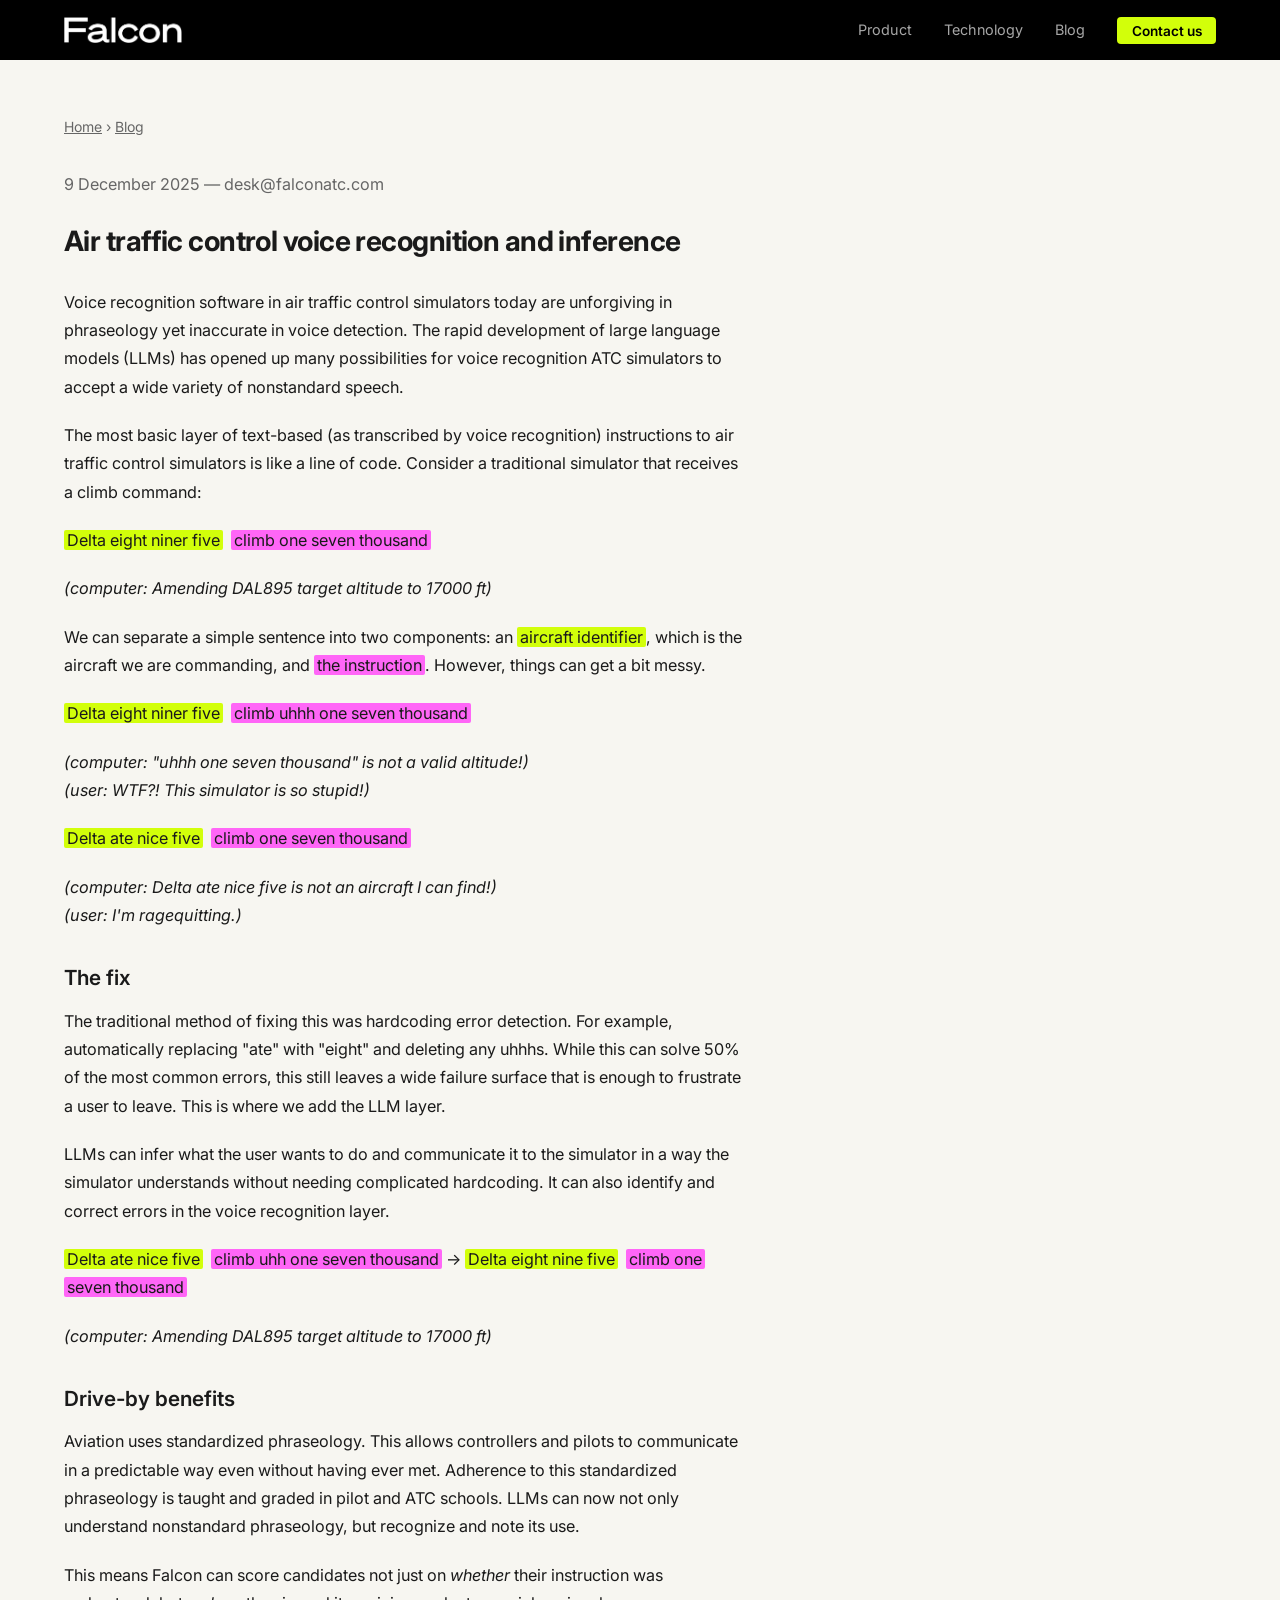
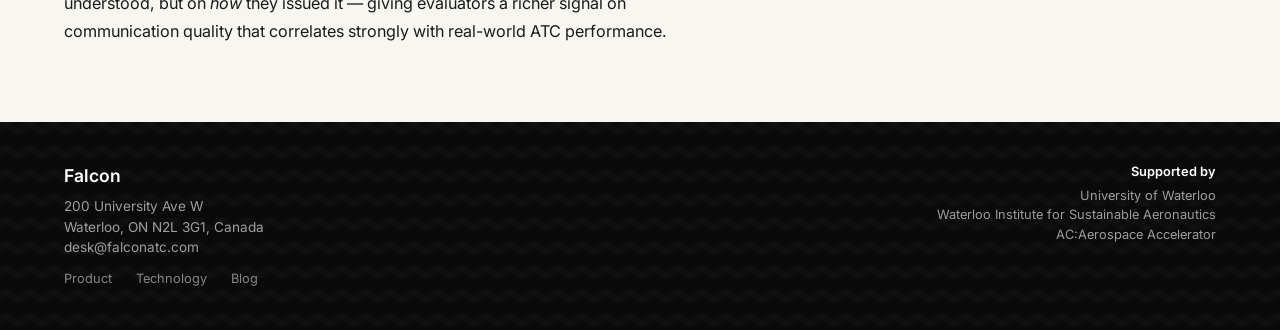
==== atc-voice-rec.html @ 6aa1bdab "Initial commit: Falcon product website for slop.falconatc.com" ====
<!DOCTYPE html>
<html lang="en">
<head>
    <meta charset="UTF-8">
    <meta name="viewport" content="width=device-width, initial-scale=1.0">
    <title>ATC voice recognition and inference — Falcon</title>
    <meta name="description" content="How Falcon uses LLMs to understand non-standard ATC phraseology, correct transcription errors, and score candidate communication quality.">
    <link rel="icon" href="favicon.webp" type="image/webp">
    <link rel="stylesheet" href="styles.css">
</head>
<body>

<header class="header">
    <div class="header-inner">
        <a href="/" class="logo">
            <img src="logo.webp" alt="Falcon" class="logo-img">
        </a>
        <button class="mobile-menu-toggle" aria-label="Toggle menu" id="menuToggle">
            <span></span><span></span><span></span>
        </button>
        <ul class="nav-links" id="navLinks">
            <li><a href="product.html">Product</a></li>
            <li><a href="technology.html">Technology</a></li>
            <li><a href="progress.html">Blog</a></li>
            <li><a href="mailto:desk@falconatc.com" class="nav-cta">Contact us</a></li>
        </ul>
    </div>
</header>

<main>
    <article style="padding: 3.5rem 0;">
        <div class="container">
            <p class="breadcrumb"><a href="/">Home</a> &rsaquo; <a href="progress.html">Blog</a></p>
            <div class="post-body">
                <p class="post-meta">9 December 2025 &mdash; desk@falconatc.com</p>
                <h1 style="font-size:1.75rem;font-weight:700;letter-spacing:-0.02em;margin-bottom:1.5rem;">Air traffic control voice recognition and inference</h1>

                <p>Voice recognition software in air traffic control simulators today are unforgiving in phraseology yet inaccurate in voice detection. The rapid development of large language models (LLMs) has opened up many possibilities for voice recognition ATC simulators to accept a wide variety of nonstandard speech.</p>

                <p>The most basic layer of text-based (as transcribed by voice recognition) instructions to air traffic control simulators is like a line of code. Consider a traditional simulator that receives a climb command:</p>

                <p><span class="hl-y">Delta eight niner five</span>&nbsp; <span class="hl-p">climb one seven thousand</span></p>

                <p><em>(computer: Amending DAL895 target altitude to 17000 ft)</em></p>

                <p>We can separate a simple sentence into two components: an <span class="hl-y">aircraft identifier</span>, which is the aircraft we are commanding, and <span class="hl-p">the instruction</span>. However, things can get a bit messy.</p>

                <p><span class="hl-y">Delta eight niner five</span>&nbsp; <span class="hl-p">climb uhhh one seven thousand</span></p>

                <p><em>(computer: "uhhh one seven thousand" is not a valid altitude!)<br>(user: WTF?! This simulator is so stupid!)</em></p>

                <p><span class="hl-y">Delta ate nice five</span>&nbsp; <span class="hl-p">climb one seven thousand</span></p>

                <p><em>(computer: Delta ate nice five is not an aircraft I can find!)<br>(user: I'm ragequitting.)</em></p>

                <h2>The fix</h2>

                <p>The traditional method of fixing this was hardcoding error detection. For example, automatically replacing "ate" with "eight" and deleting any uhhhs. While this can solve 50% of the most common errors, this still leaves a wide failure surface that is enough to frustrate a user to leave. This is where we add the LLM layer.</p>

                <p>LLMs can infer what the user wants to do and communicate it to the simulator in a way the simulator understands without needing complicated hardcoding. It can also identify and correct errors in the voice recognition layer.</p>

                <p><span class="hl-y">Delta ate nice five</span>&nbsp; <span class="hl-p">climb uhh one seven thousand</span> &rarr; <span class="hl-y">Delta eight nine five</span>&nbsp; <span class="hl-p">climb one seven thousand</span></p>

                <p><em>(computer: Amending DAL895 target altitude to 17000 ft)</em></p>

                <h2>Drive-by benefits</h2>

                <p>Aviation uses standardized phraseology. This allows controllers and pilots to communicate in a predictable way even without having ever met. Adherence to this standardized phraseology is taught and graded in pilot and ATC schools. LLMs can now not only understand nonstandard phraseology, but recognize and note its use.</p>

                <p>This means Falcon can score candidates not just on <em>whether</em> their instruction was understood, but on <em>how</em> they issued it — giving evaluators a richer signal on communication quality that correlates strongly with real-world ATC performance.</p>
            </div>
        </div>
    </article>
</main>

<footer class="footer">
    <div class="container">
        <div class="footer-inner">
            <div class="footer-left">
                <div class="footer-company">Falcon</div>
                <p class="footer-address">200 University Ave W<br>Waterloo, ON N2L 3G1, Canada<br>desk@falconatc.com</p>
                <nav class="footer-nav">
                    <a href="product.html">Product</a>
                    <a href="technology.html">Technology</a>
                    <a href="progress.html">Blog</a>
                </nav>
            </div>
            <div class="footer-right">
                <div class="footer-supporters-title">Supported by</div>
                <p class="footer-supporters-list">University of Waterloo<br>Waterloo Institute for Sustainable Aeronautics<br>AC:Aerospace Accelerator</p>
            </div>
        </div>
    </div>
</footer>

<script src="script.js"></script>
</body>
</html>
---- styles.css ----
/* =============================================
   FALCON — slop.falconatc.com
   Design system & component styles
   ============================================= */

@import url('https://fonts.googleapis.com/css2?family=Inter:wght@400;500;600;700&display=swap');

/* --- Variables --- */
:root {
    --max-width: 1400px;
    --gutter: 5vw;
    --font: 'Inter', -apple-system, BlinkMacSystemFont, 'Segoe UI', sans-serif;
    --text: #1a1a1a;
    --text-muted: #666;
    --border: #e5e5e5;
    --bg: #f7f6f1;
    --yellow: hsl(71, 100%, 52%);
    --purple: hsl(303, 100%, 70%);
    --header-h: 60px;
}

/* --- Reset --- */
*, *::before, *::after { box-sizing: border-box; margin: 0; padding: 0; }
html { font-size: 16px; -webkit-font-smoothing: antialiased; height: 100%; }
body { font-family: var(--font); color: var(--text); background: var(--bg); line-height: 1.6; min-height: 100%; display: flex; flex-direction: column; }
main { flex: 1; padding-top: var(--header-h); }
a { color: inherit; text-decoration: underline; }
a:hover { text-decoration: underline; }
p { margin-bottom: 0.75rem; }
img { display: block; max-width: 100%; height: auto; }

/* --- Layout --- */
.container { max-width: var(--max-width); margin: 0 auto; padding-left: var(--gutter); padding-right: var(--gutter); }

/* --- Header --- */
.header { position: fixed; top: 0; left: 0; right: 0; z-index: 100; background: #000; height: var(--header-h); }
.header-inner { height: 100%; max-width: var(--max-width); margin: 0 auto; padding: 0 var(--gutter); display: flex; justify-content: space-between; align-items: center; }
.logo { display: flex; align-items: center; text-decoration: none; }
.logo:hover { text-decoration: none; }
.logo-img { height: 26px; width: auto; }
.nav-links { display: flex; gap: 2rem; list-style: none; }
.nav-links a { font-size: 0.9rem; color: rgba(255,255,255,0.65); text-decoration: none; transition: color 0.15s; }
.nav-links a:hover, .nav-links a.active { color: #fff; text-decoration: none; }
.nav-cta { background: var(--yellow); color: #000 !important; padding: 0.35rem 0.9rem; border-radius: 4px; font-weight: 600; font-size: 0.85rem !important; transition: opacity 0.15s !important; }
.nav-cta:hover { opacity: 0.85; }

/* --- Mobile menu --- */
.mobile-menu-toggle { display: none; flex-direction: column; gap: 5px; background: none; border: none; cursor: pointer; padding: 5px; }
.mobile-menu-toggle span { display: block; width: 24px; height: 1px; background: #fff; transition: transform 0.3s; }

/* --- Highlights --- */
.hl-y { background: var(--yellow); padding: 0 3px; border-radius: 2px; display: inline; box-decoration-break: clone; -webkit-box-decoration-break: clone; }
.hl-p { background: var(--purple); padding: 0 3px; border-radius: 2px; display: inline; box-decoration-break: clone; -webkit-box-decoration-break: clone; }

/* --- Hero --- */
.hero { padding: 5rem 0 4rem; border-bottom: 1px solid var(--border); }
.hero-eyebrow { font-size: 0.8rem; font-weight: 600; letter-spacing: 0.12em; text-transform: uppercase; color: var(--text-muted); margin-bottom: 1.25rem; }
.hero-headline { font-size: clamp(2rem, 4vw, 3.5rem); font-weight: 700; line-height: 1.1; letter-spacing: -0.02em; margin-bottom: 1.5rem; max-width: 800px; }
.hero-subhead { font-size: 1.15rem; color: var(--text-muted); max-width: 600px; line-height: 1.7; margin-bottom: 2rem; }
.hero-actions { display: flex; gap: 1rem; align-items: center; flex-wrap: wrap; }
.btn { display: inline-block; padding: 0.65rem 1.5rem; border-radius: 5px; font-size: 0.9rem; font-weight: 600; text-decoration: none; transition: opacity 0.15s; cursor: pointer; }
.btn:hover { opacity: 0.85; text-decoration: none; }
.btn-primary { background: #1a1a1a; color: #fff; }
.btn-outline { border: 1.5px solid var(--text); color: var(--text); background: transparent; }
.hero-note { font-size: 0.85rem; color: var(--text-muted); }

/* --- Section layout --- */
.section { padding: 4rem 0; border-bottom: 1px solid var(--border); }
.section-sm { padding: 2.5rem 0; border-bottom: 1px solid var(--border); }
.section-label { font-size: 0.75rem; font-weight: 700; letter-spacing: 0.12em; text-transform: uppercase; color: var(--text-muted); margin-bottom: 2rem; }
.section-title { font-size: clamp(1.5rem, 2.5vw, 2.25rem); font-weight: 700; letter-spacing: -0.02em; line-height: 1.15; margin-bottom: 1rem; }
.section-desc { font-size: 1.05rem; color: var(--text-muted); max-width: 600px; line-height: 1.7; }
.two-col { display: grid; grid-template-columns: 1fr 1fr; gap: 5rem; align-items: center; }
.three-col { display: grid; grid-template-columns: repeat(3, 1fr); gap: 2.5rem; }

/* --- Feature cards --- */
.feature-card { padding: 2rem; border: 1px solid var(--border); border-radius: 8px; background: #fff; }
.feature-num { font-size: 0.75rem; font-weight: 700; letter-spacing: 0.1em; color: var(--text-muted); margin-bottom: 1rem; }
.feature-title { font-size: 1.1rem; font-weight: 600; margin-bottom: 0.5rem; }
.feature-desc { font-size: 0.925rem; color: var(--text-muted); line-height: 1.65; margin-bottom: 0; }
.feature-card .tag { display: inline-block; margin-top: 1rem; font-size: 0.7rem; font-weight: 700; letter-spacing: 0.08em; text-transform: uppercase; padding: 0.2rem 0.5rem; border-radius: 3px; }
.tag-yellow { background: var(--yellow); color: #2a2a00; }
.tag-purple { background: var(--purple); color: #3a003a; }

/* --- Dashboard mockup --- */
.dashboard-wrap { background: #f9fafb; border: 1px solid var(--border); border-radius: 10px; overflow: hidden; box-shadow: 0 8px 40px rgba(0,0,0,0.08); }
.dashboard-topbar { background: #1a1a1a; padding: 0.75rem 1.25rem; display: flex; align-items: center; gap: 0.5rem; }
.topbar-dot { width: 10px; height: 10px; border-radius: 50%; }
.topbar-dot.red { background: #ff5f57; }
.topbar-dot.yellow { background: #febc2e; }
.topbar-dot.green { background: #28c840; }
.topbar-title { color: rgba(255,255,255,0.5); font-size: 0.75rem; margin-left: 0.75rem; font-family: var(--font); }
.dashboard-body { padding: 1.5rem; display: grid; grid-template-columns: 2fr 1fr; gap: 1rem; }

.db-card { background: #fff; border: 1px solid #e5e7eb; border-radius: 6px; overflow: hidden; }
.db-card-header { padding: 0.75rem 1rem; border-bottom: 1px solid #f3f4f6; display: flex; justify-content: space-between; align-items: center; }
.db-card-title { font-size: 0.75rem; font-weight: 600; text-transform: uppercase; letter-spacing: 0.08em; color: #374151; }
.db-card-body { padding: 1rem; }

/* Candidate header in dashboard */
.db-candidate { background: #fff; border: 1px solid #e5e7eb; border-radius: 6px; padding: 1rem 1.25rem; margin-bottom: 1rem; grid-column: 1 / -1; display: flex; align-items: center; justify-content: space-between; }
.db-candidate-id { font-size: 2.5rem; font-weight: 700; color: #1a1a1a; letter-spacing: -0.03em; font-variant-numeric: tabular-nums; }
.db-candidate-label { font-size: 0.7rem; text-transform: uppercase; letter-spacing: 0.1em; color: #9ca3af; font-weight: 600; }
.db-score-big { text-align: right; }
.db-score-num { font-size: 2.25rem; font-weight: 700; color: #f59e0b; font-variant-numeric: tabular-nums; }
.db-score-label { font-size: 0.7rem; text-transform: uppercase; letter-spacing: 0.1em; color: #9ca3af; font-weight: 600; }

/* Run table in dashboard */
.db-run-row { display: grid; grid-template-columns: 3rem 1fr 1fr 1fr 1fr 4rem; gap: 0.5rem; align-items: center; font-size: 0.75rem; padding: 0.35rem 0; border-bottom: 1px solid #f3f4f6; font-variant-numeric: tabular-nums; }
.db-run-row:last-child { border-bottom: none; }
.db-run-row.header { font-weight: 600; font-size: 0.65rem; text-transform: uppercase; letter-spacing: 0.06em; color: #9ca3af; padding-bottom: 0.5rem; }
.score-badge { display: inline-flex; align-items: center; justify-content: center; width: 2.75rem; height: 1.5rem; border-radius: 4px; font-size: 0.75rem; font-weight: 700; color: #fff; font-variant-numeric: tabular-nums; }
.score-green { background: #22c55e; }
.score-yellow { background: #eab308; }
.score-orange { background: #f97316; }
.score-red { background: #ef4444; }

/* Error pill */
.err-pill { display: inline-flex; align-items: center; gap: 0.25rem; font-size: 0.7rem; font-weight: 600; padding: 0.1rem 0.4rem; border-radius: 3px; }
.err-sep { background: #ede9fe; color: #6d28d9; }
.err-crit { background: #fee2e2; color: #b91c1c; }
.err-sig { background: #ffedd5; color: #c2410c; }
.err-min { background: #fef9c3; color: #854d0e; }

/* Skills mini grid */
.skill-row { display: flex; justify-content: space-between; align-items: center; padding: 0.3rem 0; border-bottom: 1px solid #f3f4f6; font-size: 0.75rem; }
.skill-row:last-child { border-bottom: none; }
.skill-name { color: #374151; }
.skill-grade { font-weight: 700; width: 1.2rem; text-align: center; }
.grade-a { color: #16a34a; }
.grade-b { color: #2563eb; }
.grade-c { color: #d97706; }
.grade-f { color: #dc2626; }

/* --- Stat strip --- */
.stat-strip { display: grid; grid-template-columns: repeat(4, 1fr); gap: 0; border-top: 1px solid var(--border); border-left: 1px solid var(--border); }
.stat-item { padding: 2rem 1.5rem; border-right: 1px solid var(--border); border-bottom: 1px solid var(--border); }
.stat-num { font-size: clamp(1.75rem, 3vw, 2.75rem); font-weight: 700; letter-spacing: -0.03em; line-height: 1; margin-bottom: 0.4rem; }
.stat-label { font-size: 0.8rem; color: var(--text-muted); }

/* --- Tech stack section --- */
.tech-item { padding: 1.75rem 0; border-bottom: 1px solid var(--border); display: grid; grid-template-columns: 200px 1fr; gap: 3rem; }
.tech-item:last-child { border-bottom: none; }
.tech-name { font-size: 0.85rem; font-weight: 600; text-transform: uppercase; letter-spacing: 0.08em; padding-top: 0.2rem; }
.tech-detail { font-size: 0.975rem; color: var(--text-muted); line-height: 1.7; }
.tech-detail strong { color: var(--text); font-weight: 600; }

/* --- Team grid --- */
.team-grid { display: grid; grid-template-columns: repeat(3, 1fr); gap: 2rem; }
.team-card { padding: 1.75rem; border: 1px solid var(--border); border-radius: 8px; background: #fff; }
.team-name { font-size: 1.05rem; font-weight: 600; margin-bottom: 0.25rem; }
.team-role { font-size: 0.85rem; color: var(--text-muted); margin-bottom: 0.75rem; }
.team-bio { font-size: 0.875rem; color: var(--text-muted); line-height: 1.6; margin-bottom: 0; }

/* --- Supporters --- */
.supporter-list { display: flex; flex-wrap: wrap; gap: 0.6rem; }
.supporter-badge { padding: 0.4rem 0.9rem; border: 1px solid var(--border); border-radius: 4px; font-size: 0.825rem; background: #fff; color: var(--text-muted); }

/* --- CTA banner --- */
.cta-banner { background: #1a1a1a; color: #fff; padding: 5rem 0; text-align: center; }
.cta-banner .section-title { color: #fff; margin-bottom: 1rem; }
.cta-banner .section-desc { color: rgba(255,255,255,0.6); margin: 0 auto 2rem; }
.cta-banner .btn-primary { background: var(--yellow); color: #1a1a1a; }

/* --- Breadcrumb --- */
.breadcrumb { font-size: 0.875rem; color: var(--text-muted); margin-bottom: 2rem; }
.breadcrumb a { color: var(--text-muted); }

/* --- Blog post --- */
.post-body { max-width: 680px; }
.post-body p { font-size: 1.0125rem; line-height: 1.75; margin-bottom: 1.25rem; }
.post-body h2 { font-size: 1.3rem; font-weight: 600; margin: 2rem 0 0.75rem; }
.post-body ul, .post-body ol { margin: 0 0 1.25rem 1.5rem; font-size: 1.0125rem; line-height: 1.75; }
.post-body li { margin-bottom: 0.35rem; }
.post-meta { font-size: 0.875rem; color: var(--text-muted); margin-bottom: 2rem; }
.blog-image { max-width: 100%; height: auto; margin: 1.5rem 0; border-radius: 6px; }

/* --- Blog list --- */
.post-link { padding: 1.5rem 0; border-bottom: 1px solid var(--border); }
.post-link:first-child { border-top: 1px solid var(--border); }
.post-link a { font-size: 1.05rem; font-weight: 500; text-decoration: none; }
.post-link a:hover { text-decoration: underline; }
.post-link-date { font-size: 0.85rem; color: var(--text-muted); margin-top: 0.2rem; margin-bottom: 0; }

/* --- Footer --- */
.footer { padding: 2.5rem 0; background: #0a0a0a; background-image: linear-gradient(135deg, rgba(255,255,255,.015) 25%, transparent 25%), linear-gradient(225deg, rgba(255,255,255,.015) 25%, transparent 25%), linear-gradient(45deg, rgba(255,255,255,.015) 25%, transparent 25%), linear-gradient(315deg, rgba(255,255,255,.015) 25%, transparent 25%); background-size: 24px 24px; background-position: 0 0, 12px 0, 12px -12px, 0 12px; color: #fff; }
.footer-inner { display: flex; justify-content: space-between; align-items: flex-start; }
.footer-left { flex: 1; }
.footer-company { font-size: 1.1rem; font-weight: 600; margin-bottom: 0.4rem; }
.footer-address { font-size: 0.85rem; color: rgba(255,255,255,.6); line-height: 1.5; margin-bottom: 0; }
.footer-right { text-align: right; }
.footer-supporters-title { font-size: 0.8rem; font-weight: 600; color: #fff; margin-bottom: 0.25rem; }
.footer-supporters-list { font-size: 0.8rem; color: rgba(255,255,255,.6); line-height: 1.5; margin-bottom: 0; }
.footer-nav { display: flex; gap: 1.5rem; margin-top: 0.75rem; }
.footer-nav a { font-size: 0.8rem; color: rgba(255,255,255,.5); text-decoration: none; }
.footer-nav a:hover { color: rgba(255,255,255,.9); }

/* --- Responsive --- */
@media (max-width: 900px) {
    .two-col { grid-template-columns: 1fr; gap: 3rem; }
    .three-col { grid-template-columns: 1fr; gap: 1.5rem; }
    .stat-strip { grid-template-columns: 1fr 1fr; }
    .team-grid { grid-template-columns: 1fr 1fr; }
    .tech-item { grid-template-columns: 1fr; gap: 0.5rem; }
    .dashboard-body { grid-template-columns: 1fr; }
}

@media (max-width: 640px) {
    :root { --gutter: 1.25rem; }
    .stat-strip { grid-template-columns: 1fr 1fr; }
    .team-grid { grid-template-columns: 1fr; }
    .hero { padding: 3rem 0 2.5rem; }
    .section { padding: 2.5rem 0; }
    .mobile-menu-toggle { display: flex; }
    .nav-links { display: none; position: absolute; top: 100%; left: 0; right: 0; background: #000; flex-direction: column; padding: 1rem var(--gutter); gap: 1rem; }
    .nav-links.active { display: flex; }
    .footer-inner { flex-direction: column; gap: 1.5rem; }
    .footer-right { text-align: left; }
    .db-run-row { grid-template-columns: 2.5rem 1fr 3rem; }
    .db-run-row .hide-mobile { display: none; }
    .dashboard-body { padding: 0.75rem; }
    .db-candidate-id { font-size: 1.75rem; }
}
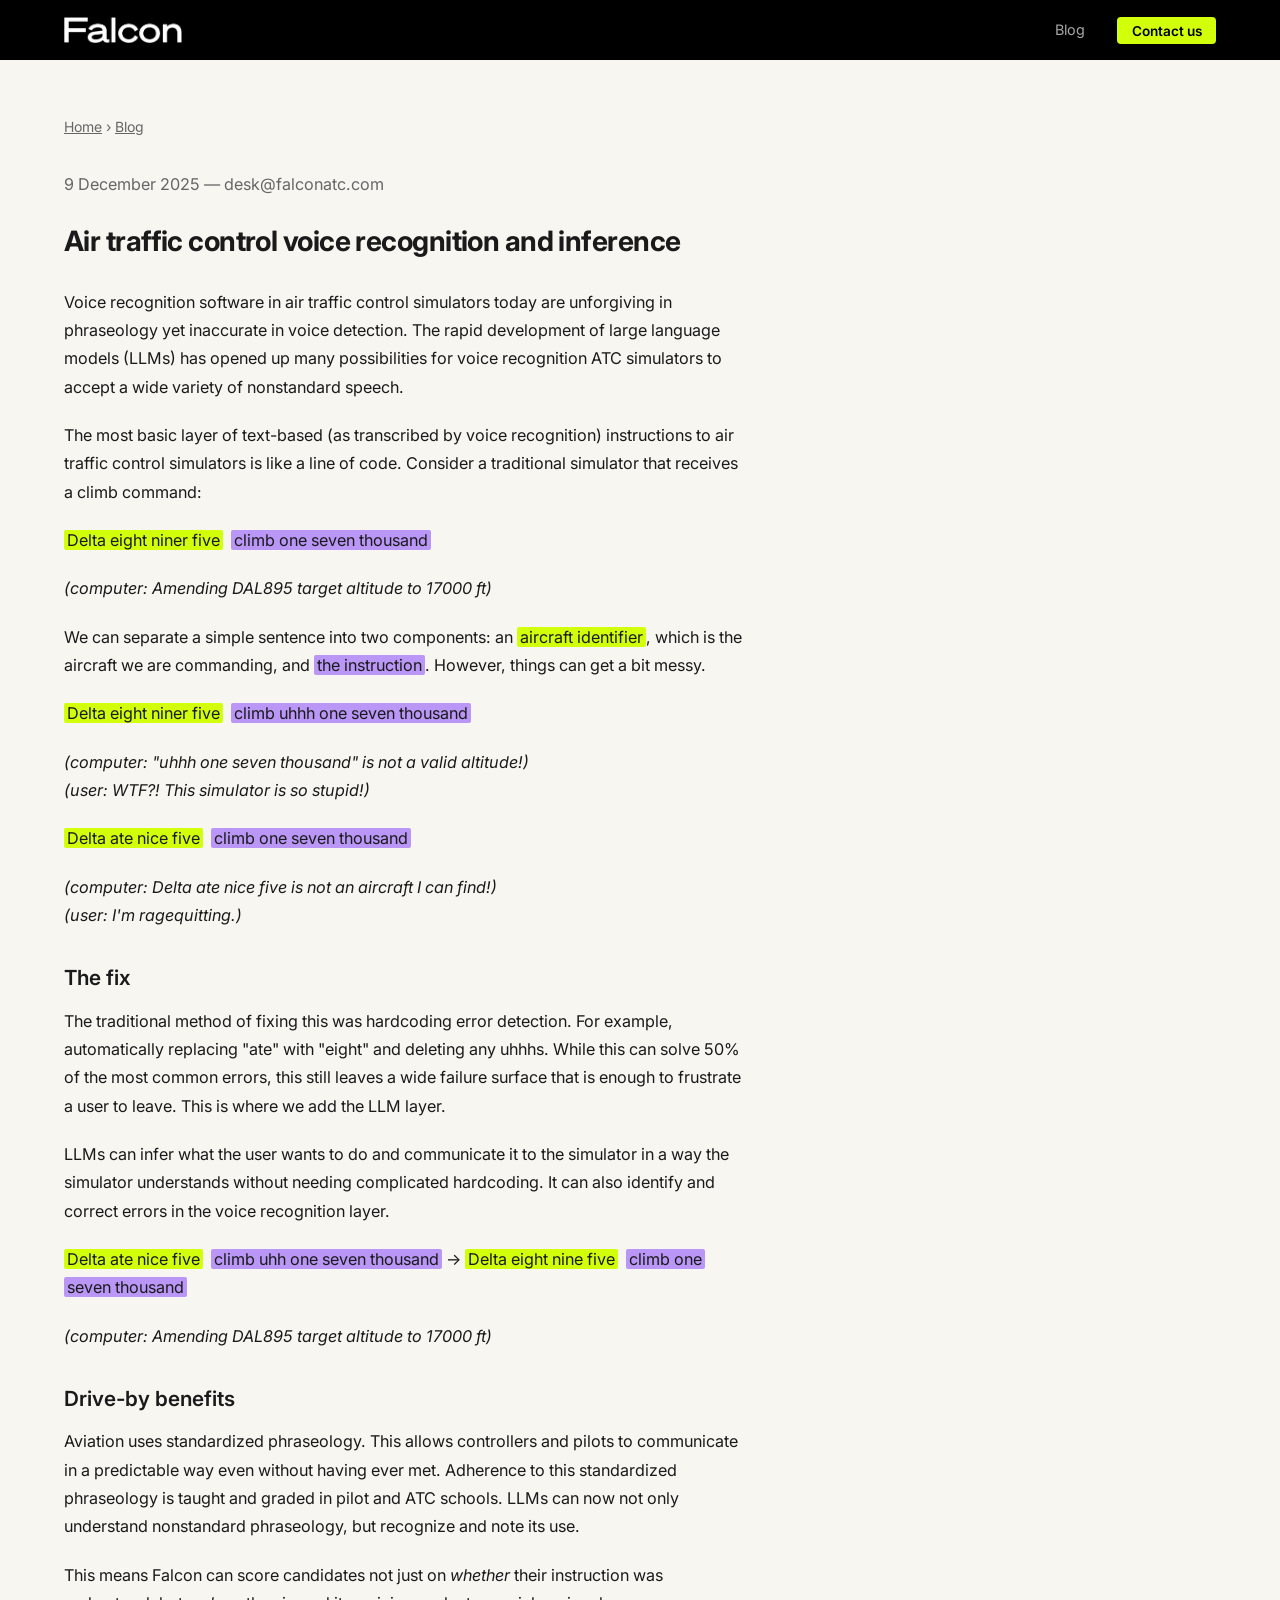
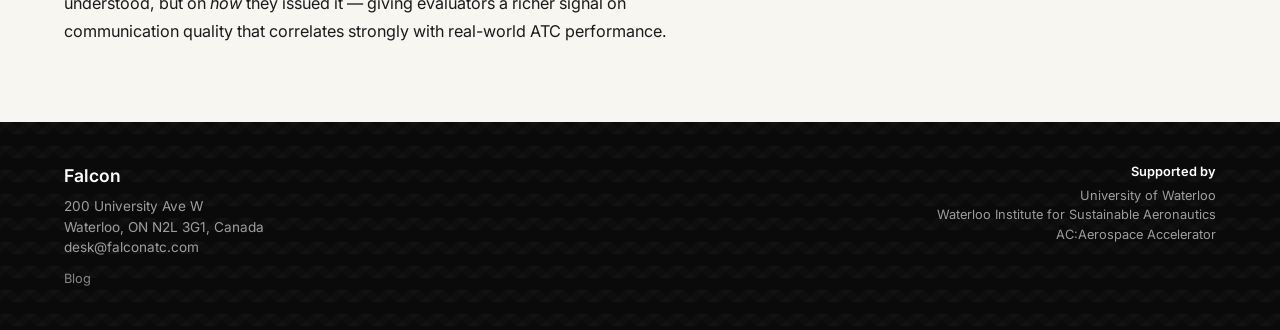
==== commit 916be941: "Hide product and technology pages from navigation" ====
--- a/atc-voice-rec.html
+++ b/atc-voice-rec.html
@@ -19,8 +19,6 @@
             <span></span><span></span><span></span>
         </button>
         <ul class="nav-links" id="navLinks">
-            <li><a href="product.html">Product</a></li>
-            <li><a href="technology.html">Technology</a></li>
             <li><a href="progress.html">Blog</a></li>
             <li><a href="mailto:desk@falconatc.com" class="nav-cta">Contact us</a></li>
         </ul>
@@ -80,8 +78,6 @@
                 <div class="footer-company">Falcon</div>
                 <p class="footer-address">200 University Ave W<br>Waterloo, ON N2L 3G1, Canada<br>desk@falconatc.com</p>
                 <nav class="footer-nav">
-                    <a href="product.html">Product</a>
-                    <a href="technology.html">Technology</a>
                     <a href="progress.html">Blog</a>
                 </nav>
             </div>
--- a/styles.css
+++ b/styles.css
@@ -15,7 +15,7 @@
     --border: #e5e5e5;
     --bg: #f7f6f1;
     --yellow: hsl(71, 100%, 52%);
-    --purple: hsl(303, 100%, 70%);
+    --purple: hsl(262, 85%, 78%);
     --header-h: 60px;
 }
 
@@ -55,8 +55,12 @@
 /* --- Hero --- */
 .hero { padding: 5rem 0 4rem; border-bottom: 1px solid var(--border); }
 .hero-eyebrow { font-size: 0.8rem; font-weight: 600; letter-spacing: 0.12em; text-transform: uppercase; color: var(--text-muted); margin-bottom: 1.25rem; }
-.hero-headline { font-size: clamp(2rem, 4vw, 3.5rem); font-weight: 700; line-height: 1.1; letter-spacing: -0.02em; margin-bottom: 1.5rem; max-width: 800px; }
-.hero-subhead { font-size: 1.15rem; color: var(--text-muted); max-width: 600px; line-height: 1.7; margin-bottom: 2rem; }
+.hero-headline { font-size: clamp(2rem, 4vw, 3.5rem); font-weight: 700; line-height: 1.1; letter-spacing: -0.02em; margin-bottom: 1.5rem; }
+.hero-headline--stacked { display: flex; flex-direction: column; gap: 0.08em; }
+.hh-line { display: block; }
+.hh-rotating-line { display: block; line-height: 1.25; }
+.hh-sub { color: var(--text-muted); }
+.hero-subhead { font-size: 1.1rem; color: var(--text-muted); max-width: 580px; line-height: 1.7; margin-bottom: 2rem; }
 .hero-actions { display: flex; gap: 1rem; align-items: center; flex-wrap: wrap; }
 .btn { display: inline-block; padding: 0.65rem 1.5rem; border-radius: 5px; font-size: 0.9rem; font-weight: 600; text-decoration: none; transition: opacity 0.15s; cursor: pointer; }
 .btn:hover { opacity: 0.85; text-decoration: none; }
@@ -70,7 +74,7 @@
 .section-label { font-size: 0.75rem; font-weight: 700; letter-spacing: 0.12em; text-transform: uppercase; color: var(--text-muted); margin-bottom: 2rem; }
 .section-title { font-size: clamp(1.5rem, 2.5vw, 2.25rem); font-weight: 700; letter-spacing: -0.02em; line-height: 1.15; margin-bottom: 1rem; }
 .section-desc { font-size: 1.05rem; color: var(--text-muted); max-width: 600px; line-height: 1.7; }
-.two-col { display: grid; grid-template-columns: 1fr 1fr; gap: 5rem; align-items: center; }
+.two-col { display: grid; grid-template-columns: 1fr 1fr; gap: 5rem; align-items: start; }
 .three-col { display: grid; grid-template-columns: repeat(3, 1fr); gap: 2.5rem; }
 
 /* --- Feature cards --- */
@@ -81,6 +85,25 @@
 .feature-card .tag { display: inline-block; margin-top: 1rem; font-size: 0.7rem; font-weight: 700; letter-spacing: 0.08em; text-transform: uppercase; padding: 0.2rem 0.5rem; border-radius: 3px; }
 .tag-yellow { background: var(--yellow); color: #2a2a00; }
 .tag-purple { background: var(--purple); color: #3a003a; }
+
+/* --- Dashboard scroll wrapper (mobile) --- */
+.dashboard-scroll-outer {
+    overflow-x: auto;
+    -webkit-overflow-scrolling: touch;
+    /* fade on right edge hints at scrollable content */
+    -webkit-mask-image: linear-gradient(to right, black calc(100% - 3rem), transparent 100%);
+    mask-image: linear-gradient(to right, black calc(100% - 3rem), transparent 100%);
+}
+.dashboard-scroll-outer .dashboard-wrap {
+    min-width: 760px;
+}
+@media (min-width: 780px) {
+    .dashboard-scroll-outer {
+        -webkit-mask-image: none;
+        mask-image: none;
+        overflow-x: visible;
+    }
+}
 
 /* --- Dashboard mockup --- */
 .dashboard-wrap { background: #f9fafb; border: 1px solid var(--border); border-radius: 10px; overflow: hidden; box-shadow: 0 8px 40px rgba(0,0,0,0.08); }
@@ -108,7 +131,7 @@
 /* Run table in dashboard */
 .db-run-row { display: grid; grid-template-columns: 3rem 1fr 1fr 1fr 1fr 4rem; gap: 0.5rem; align-items: center; font-size: 0.75rem; padding: 0.35rem 0; border-bottom: 1px solid #f3f4f6; font-variant-numeric: tabular-nums; }
 .db-run-row:last-child { border-bottom: none; }
-.db-run-row.header { font-weight: 600; font-size: 0.65rem; text-transform: uppercase; letter-spacing: 0.06em; color: #9ca3af; padding-bottom: 0.5rem; }
+.db-run-row.db-row-header { font-weight: 600; font-size: 0.65rem; text-transform: uppercase; letter-spacing: 0.06em; color: #9ca3af; padding-bottom: 0.5rem; }
 .score-badge { display: inline-flex; align-items: center; justify-content: center; width: 2.75rem; height: 1.5rem; border-radius: 4px; font-size: 0.75rem; font-weight: 700; color: #fff; font-variant-numeric: tabular-nums; }
 .score-green { background: #22c55e; }
 .score-yellow { background: #eab308; }
@@ -194,6 +217,33 @@
 .footer-nav { display: flex; gap: 1.5rem; margin-top: 0.75rem; }
 .footer-nav a { font-size: 0.8rem; color: rgba(255,255,255,.5); text-decoration: none; }
 .footer-nav a:hover { color: rgba(255,255,255,.9); }
+
+/* --- Specialty rotator --- */
+.specialty-rotator {
+    display: inline-block;
+    overflow: hidden;
+    vertical-align: top;
+    /* height set by JS; width animates between items */
+    transition: width 0.5s cubic-bezier(0.77, 0, 0.175, 1);
+    will-change: width;
+}
+
+.specialty-track {
+    display: flex;
+    flex-direction: column;
+    transition: transform 0.5s cubic-bezier(0.77, 0, 0.175, 1);
+    will-change: transform;
+}
+
+.specialty-item {
+    display: block;
+    width: fit-content;
+    white-space: nowrap;
+    background-color: var(--yellow);
+    padding: 0.05em 0.15em;
+    border-radius: 4px;
+    line-height: 1.2;
+}
 
 /* --- Responsive --- */
 @media (max-width: 900px) {
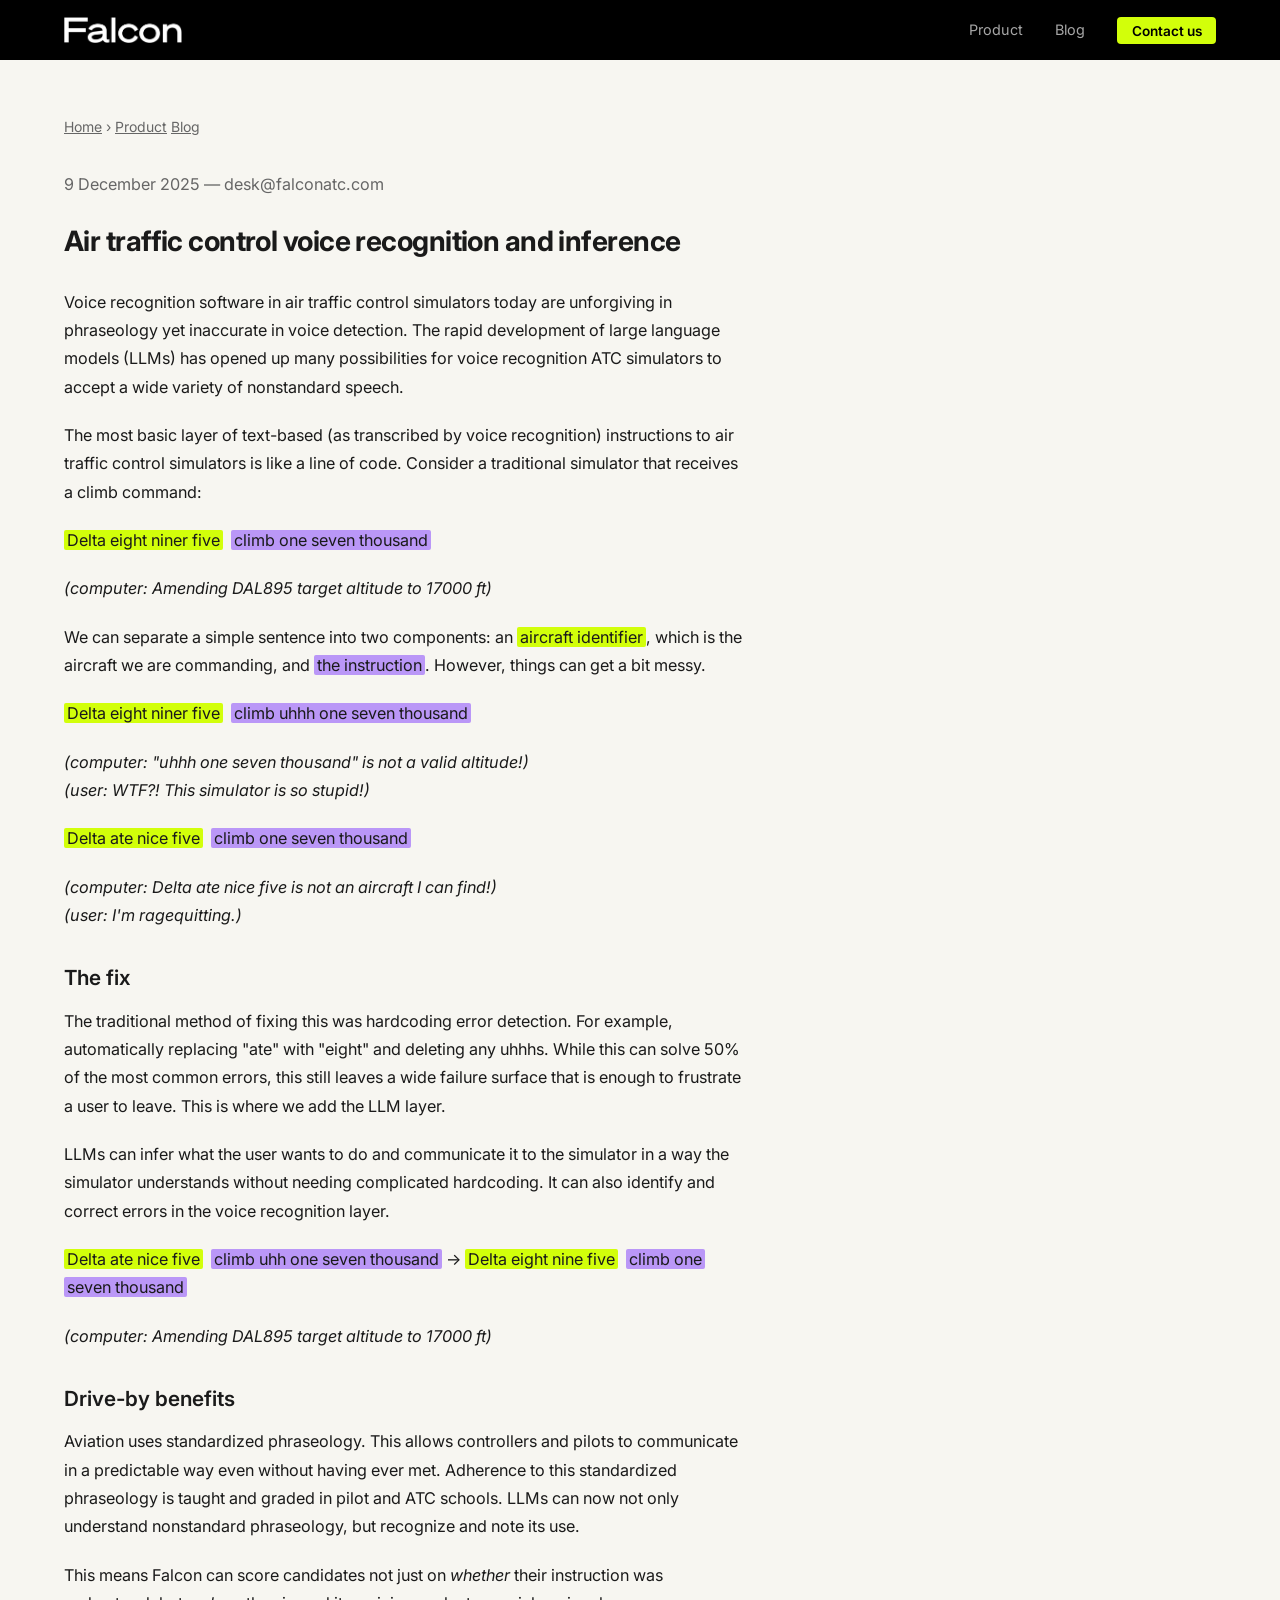
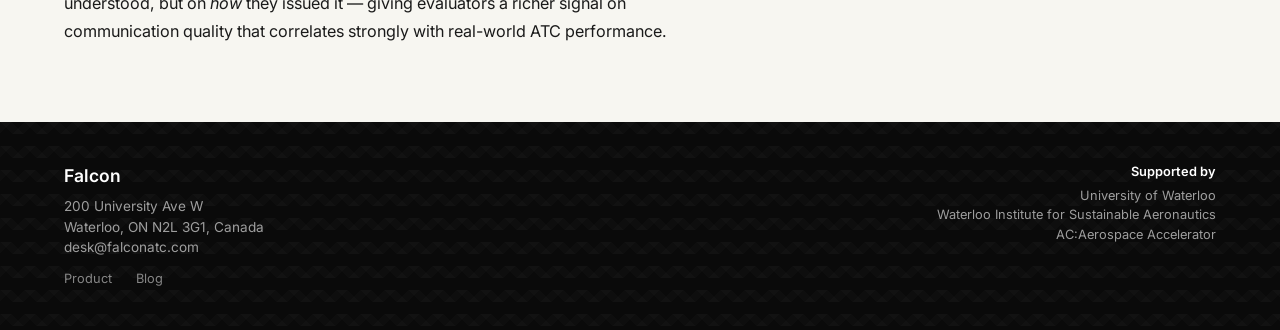
==== commit 5e698a99: "Restore Product page to nav and hero CTA; keep Technology hidden" ====
--- a/atc-voice-rec.html
+++ b/atc-voice-rec.html
@@ -19,6 +19,7 @@
             <span></span><span></span><span></span>
         </button>
         <ul class="nav-links" id="navLinks">
+            <li><a href="product.html">Product</a></li>
             <li><a href="progress.html">Blog</a></li>
             <li><a href="mailto:desk@falconatc.com" class="nav-cta">Contact us</a></li>
         </ul>
@@ -28,7 +29,8 @@
 <main>
     <article style="padding: 3.5rem 0;">
         <div class="container">
-            <p class="breadcrumb"><a href="/">Home</a> &rsaquo; <a href="progress.html">Blog</a></p>
+            <p class="breadcrumb"><a href="/">Home</a> &rsaquo; <a href="product.html">Product</a>
+                    <a href="progress.html">Blog</a></p>
             <div class="post-body">
                 <p class="post-meta">9 December 2025 &mdash; desk@falconatc.com</p>
                 <h1 style="font-size:1.75rem;font-weight:700;letter-spacing:-0.02em;margin-bottom:1.5rem;">Air traffic control voice recognition and inference</h1>
@@ -78,6 +80,7 @@
                 <div class="footer-company">Falcon</div>
                 <p class="footer-address">200 University Ave W<br>Waterloo, ON N2L 3G1, Canada<br>desk@falconatc.com</p>
                 <nav class="footer-nav">
+                    <a href="product.html">Product</a>
                     <a href="progress.html">Blog</a>
                 </nav>
             </div>
